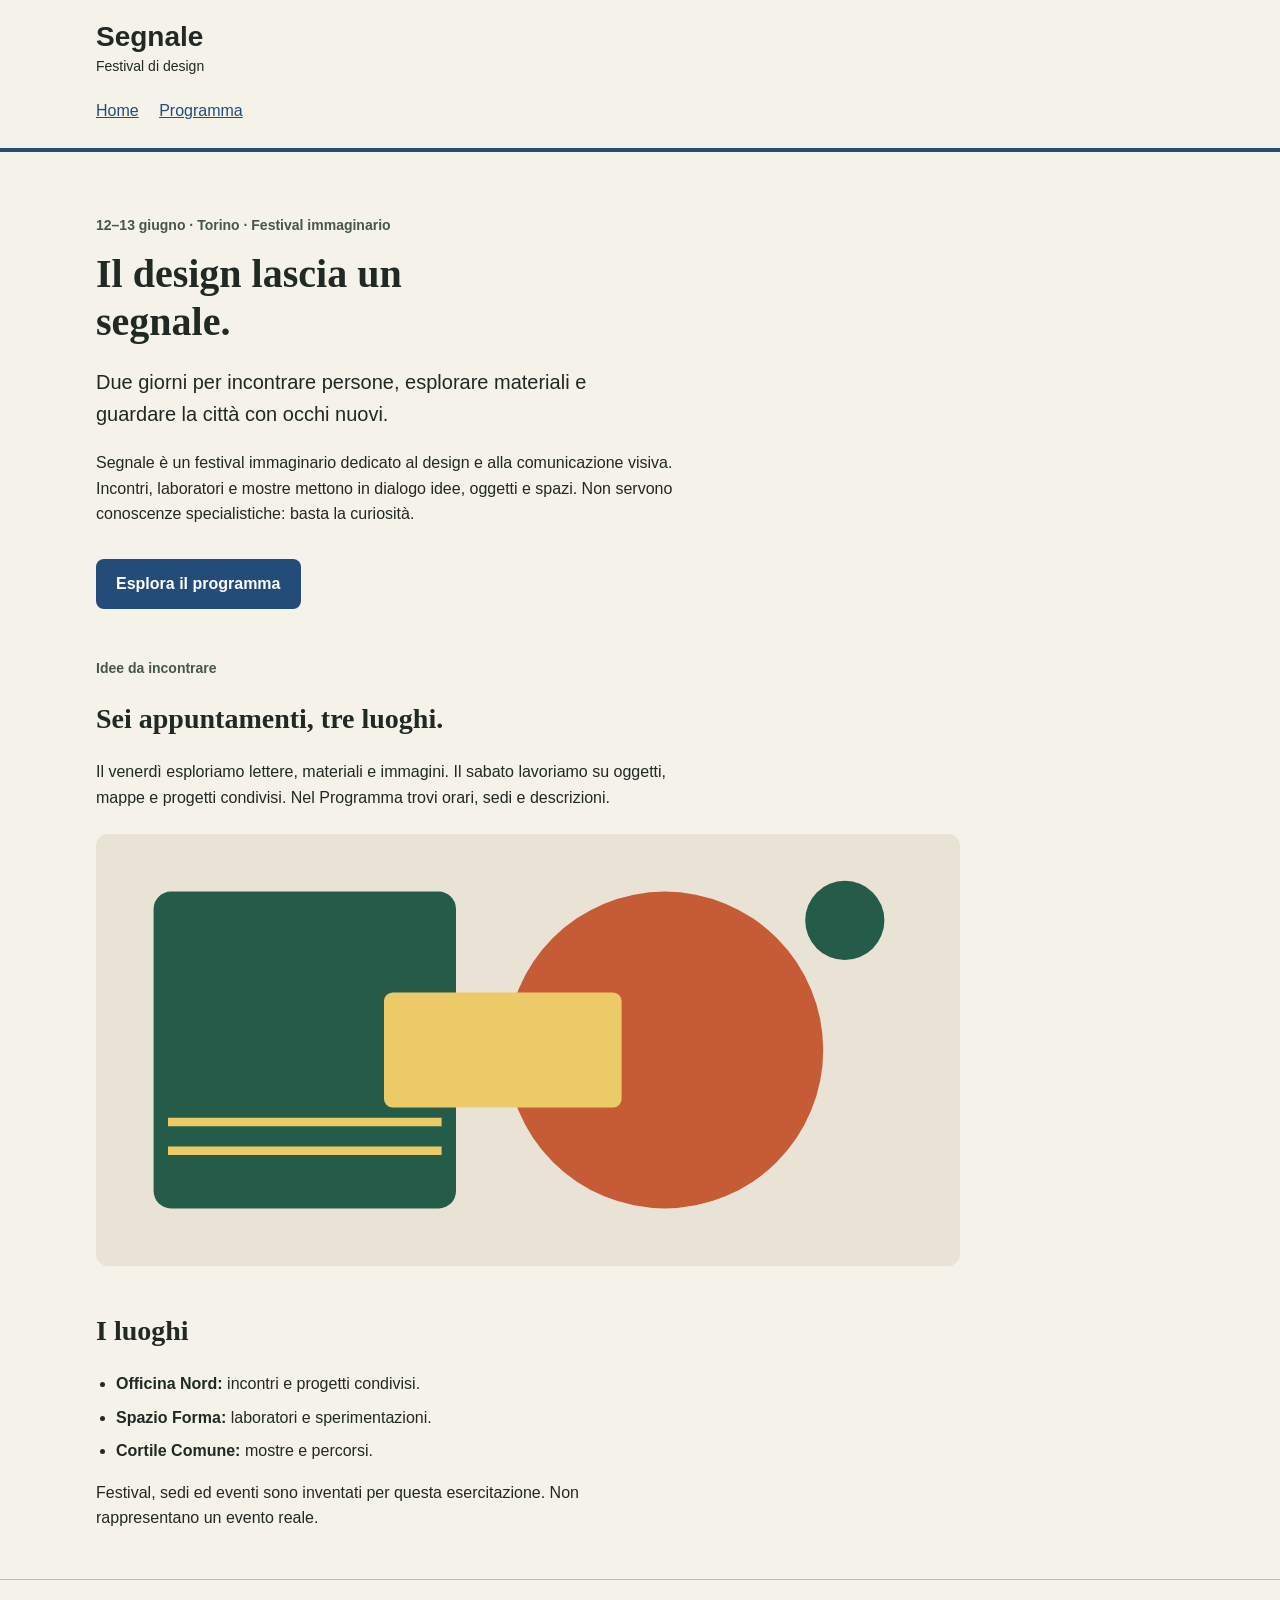
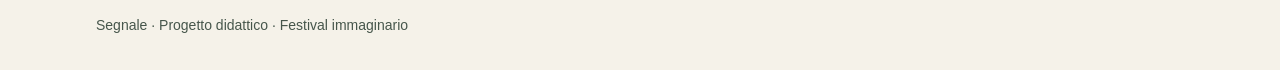
==== index.html @ cf4d6335 "originale" ====
<!doctype html>
<html lang="it">
<head>
  <meta charset="utf-8">
  <meta name="viewport" content="width=device-width, initial-scale=1">
  <title>Segnale — Festival di design</title>
  <link rel="stylesheet" href="style.css">
</head>
<body>
  <a class="skip-link" href="#contenuto">Vai al contenuto</a>
  <header class="site-header">
    <div class="container">
      <a class="brand" href="index.html">Segnale<span>Festival di design</span></a>
      <nav>
        <a href="index.html">Home</a>
        <a href="programma.html">Programma</a>
      </nav>
    </div>
  </header>

  <main id="contenuto" class="container">
    <section class="intro">
      <p class="eyebrow">12–13 giugno · Torino · Festival immaginario</p>
      <h1 id="titolo-home">Il design lascia un segnale.</h1>
      <p class="lead">Due giorni per incontrare persone, esplorare materiali e guardare la città con occhi nuovi.</p>
      <p class="reading-text">Segnale è un festival immaginario dedicato al design e alla comunicazione visiva. Incontri, laboratori e mostre mettono in dialogo idee, oggetti e spazi. Non servono conoscenze specialistiche: basta la curiosità.</p>
      <a class="button-link" href="programma.html">Esplora il programma</a>
    </section>

    <section class="content-section">
      <p class="eyebrow">Idee da incontrare</p>
      <h2 id="titolo-festival">Sei appuntamenti, tre luoghi.</h2>
      <p class="reading-text">Il venerdì esploriamo lettere, materiali e immagini. Il sabato lavoriamo su oggetti, mappe e progetti condivisi. Nel Programma trovi orari, sedi e descrizioni.</p>
      <img class="festival-image" src="assets/festival.svg" alt="Composizione geometrica di cerchi e rettangoli nei colori del festival" width="1200" height="600">
    </section>

    <section class="content-section">
      <h2 id="titolo-luoghi">I luoghi</h2>
      <ul class="venues">
        <li><strong>Officina Nord:</strong> incontri e progetti condivisi.</li>
        <li><strong>Spazio Forma:</strong> laboratori e sperimentazioni.</li>
        <li><strong>Cortile Comune:</strong> mostre e percorsi.</li>
      </ul>
      <p class="reading-text">Festival, sedi ed eventi sono inventati per questa esercitazione. Non rappresentano un evento reale.</p>
    </section>
  </main>

  <footer class="site-footer"><div class="container"><p>Segnale · Progetto didattico · Festival immaginario</p></div></footer>
</body>
</html>
---- style.css ----
/* Segnale: esempio completo della consegna su Home e Programma. */

/* Valori condivisi: le regole interessate li richiamano con var(). */
:root {
  --colore-primario: #234c78;
  --colore-primario-scuro: #163454;
  --colore-sfondo: #f5f2e9;
  --colore-testo: #202923;
  --font-testo: Arial, Helvetica, sans-serif;
  --font-titoli: Georgia, "Times New Roman", serif;
}

* {
  box-sizing: border-box;
}

body {
  margin: 0;
  background: var(--colore-sfondo);
  color: var(--colore-testo);
  font-family: var(--font-testo);
  font-size: 1rem;
  line-height: 1.6;
}

a {
  color: var(--colore-primario);
}

a:hover {
  text-decoration: underline;
}

a:focus {
  outline: 3px solid var(--colore-testo);
}

.container {
  width: 92%;
  max-width: 68rem;
  margin: 0 auto;
}

.site-header {
  padding: 1.25rem 0;
  border-bottom: 4px solid var(--colore-primario);
}

.brand {
  display: inline-block;
  color: var(--colore-testo);
  font-size: 1.75rem;
  font-weight: bold;
  line-height: 1.2;
  text-decoration: none;
}

.brand span {
  display: block;
  margin-top: 0.25rem;
  font-size: 0.875rem;
  font-weight: normal;
}

nav {
  margin-top: 1rem;
}

nav a {
  display: inline-block;
  margin-right: 1rem;
  padding: 0.25rem 0;
}


.intro {
  padding: 3rem 0 1rem;
}

.eyebrow,
.event-meta {
  color: #46564b;
  font-size: 0.875rem;
  font-weight: bold;
}

h1,
h2,
h3 {
  font-family: var(--font-titoli);
  line-height: 1.2;
}

h1 {
  max-width: 18ch;
  margin: 0.75rem 0 1.25rem;
  font-size: 2.5rem;
}

h2 {
  font-size: 1.75rem;
}

h3 {
  margin: 0.5rem 0 0.75rem;
  font-size: 1.375rem;
}

.lead {
  max-width: 48ch;
  font-size: 1.25rem;
}

.reading-text {
  max-width: 65ch;
}

.button-link {
  display: inline-block;
  margin-top: 1rem;
  padding: 0.75rem 1.25rem;
  border-radius: 0.5rem;
  background: var(--colore-primario);
  color: #ffffff;
  font-weight: bold;
  text-decoration: none;
}

.button-link:hover {
  background: var(--colore-primario-scuro);
}

.content-section {
  margin: 2rem 0 3rem;
}

.festival-image {
  display: block;
  width: 100%;
  max-width: 54rem;
  height: auto;
  margin-top: 1.5rem;
  border-radius: 0.75rem;
}

.venues {
  padding-left: 1.25rem;
}

.venues li {
  margin-bottom: 0.5rem;
}

/* Disposizione di base: una colonna. */
.event-grid {
  display: grid;
  grid-template-columns: 1fr;
  gap: 2rem;
}

.event-card {
  overflow: hidden;
  border: 1px solid #b7c0b7;
  border-radius: 0.75rem;
  background: #ffffff;
}

.event-card img {
  display: block;
  width: 100%;
  height: auto;
}

.event-body {
  padding: 1.5rem;
}

.event-place {
  margin-bottom: 0;
  color: #46564b;
  font-size: 0.875rem;
}

.site-footer {
  padding: 1.25rem 0;
  border-top: 1px solid #b7c0b7;
  color: #46564b;
  font-size: 0.875rem;
}

.skip-link {
  position: absolute;
  top: -6rem;
  left: 1rem;
  padding: 0.75rem 1rem;
  background: #ffffff;
  color: var(--colore-testo);
}

.skip-link:focus {
  top: 1rem;
}

/* Da 600 px: due colonne. */
@media (min-width: 600px) {
  .event-grid {
    grid-template-columns: repeat(2, 1fr);
  }
}

/* Da 1024 px: tre colonne. Questa regola segue quella da 600 px. */
@media (min-width: 1024px) {
  .event-grid {
    grid-template-columns: repeat(3, 1fr);
  }
}
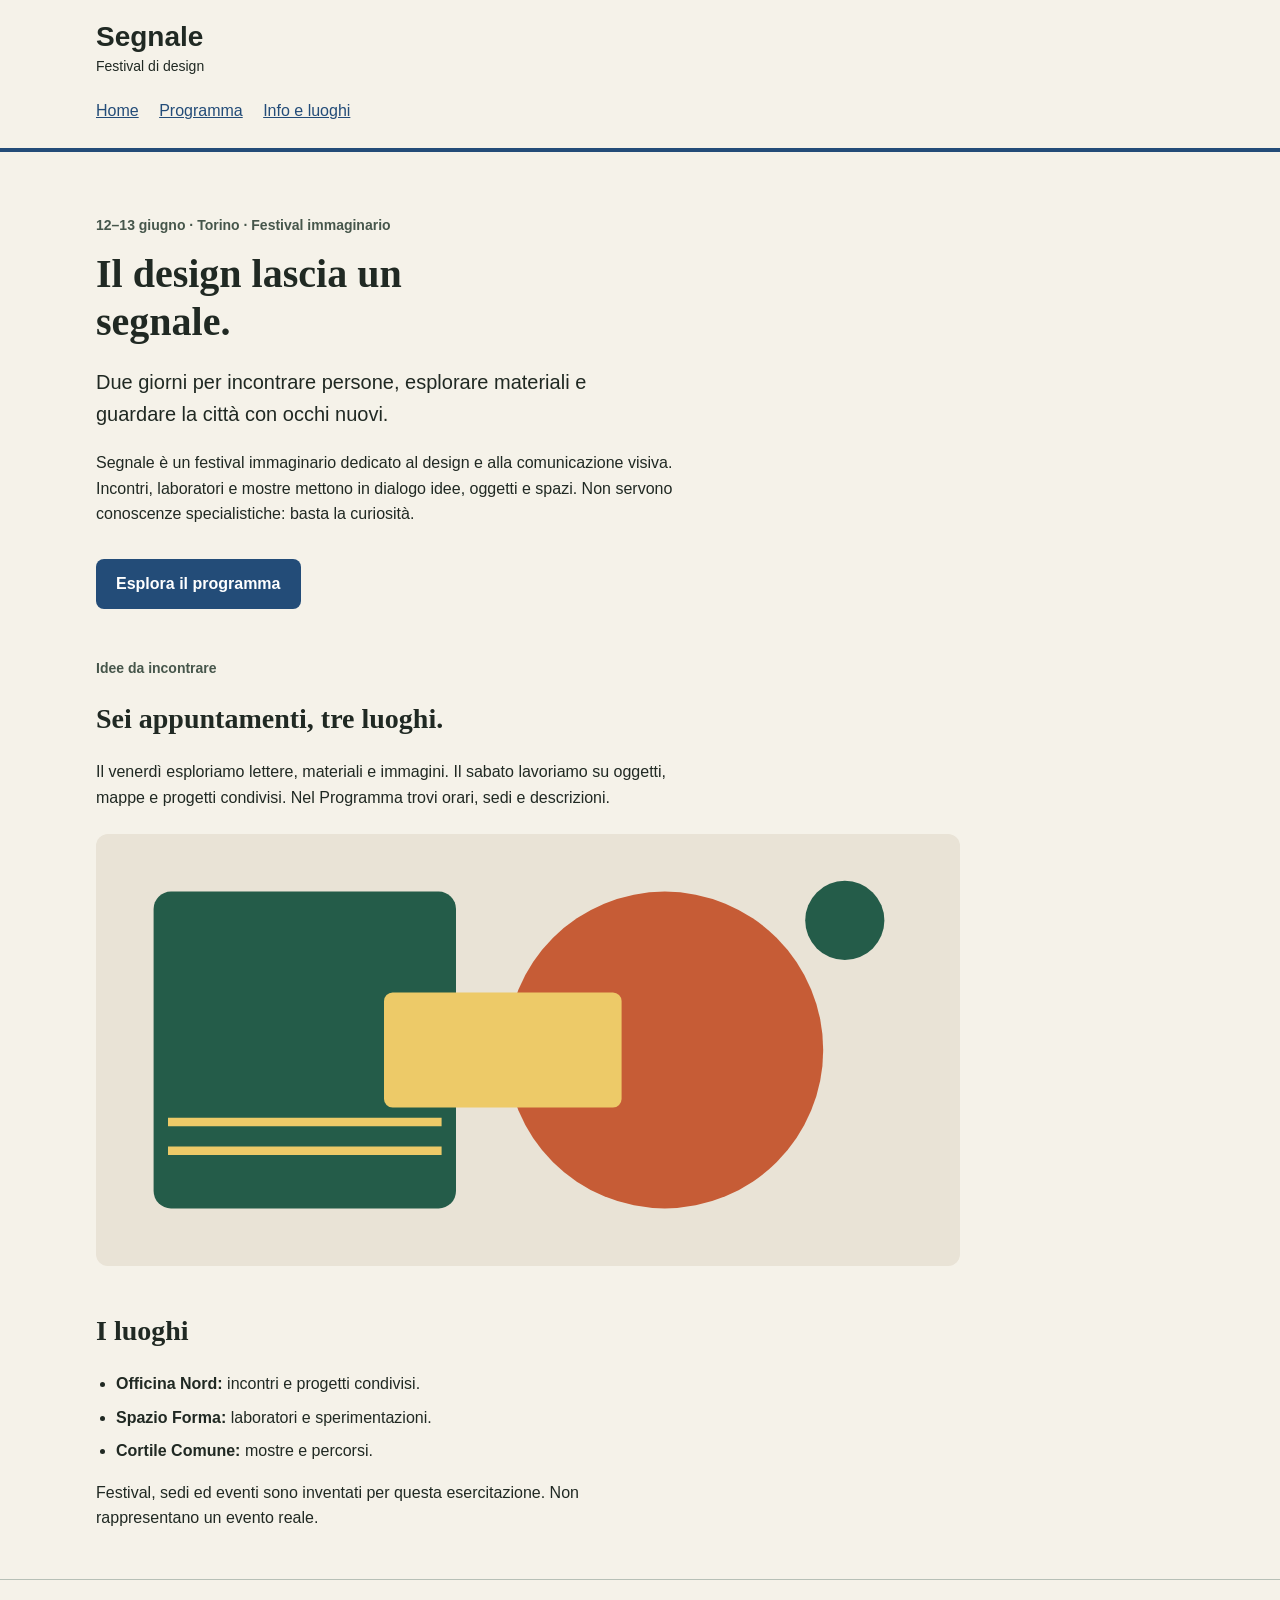
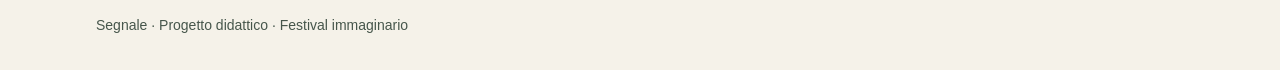
==== commit 354779fa: "aggiornato" ====
--- a/index.html
+++ b/index.html
@@ -11,10 +11,11 @@
   <header class="site-header">
     <div class="container">
       <a class="brand" href="index.html">Segnale<span>Festival di design</span></a>
-      <nav>
-        <a href="index.html">Home</a>
-        <a href="programma.html">Programma</a>
-      </nav>
+      <nav aria-label="Navigazione principale">
+  <a href="index.html" aria-current="page">Home</a>
+  <a href="programma.html">Programma</a>
+  <a href="info.html">Info e luoghi</a>
+</nav>
     </div>
   </header>
 
--- a/style.css
+++ b/style.css
@@ -214,3 +214,38 @@
     grid-template-columns: repeat(3, 1fr);
   }
 }
+
+/* Stile per le figure della galleria */
+figure {
+  margin: 0;
+}
+
+figure img {
+  display: block;
+  width: 100%;
+  height: auto;
+  border-radius: 0.75rem;
+}
+
+figcaption {
+  margin-top: 0.75rem;
+  font-size: 0.875rem;
+  color: var(--colore-testo);
+}
+/* Stile per la mappa */
+.map-container {
+  margin-bottom: 0.75rem;
+}
+
+.map-container iframe {
+  display: block;
+  width: 100%;
+  height: 450px;
+  border: 1px solid #b7c0b7;
+  border-radius: 0.75rem;
+}
+
+.map-link {
+  font-size: 0.875rem;
+  margin-bottom: 2rem;
+}
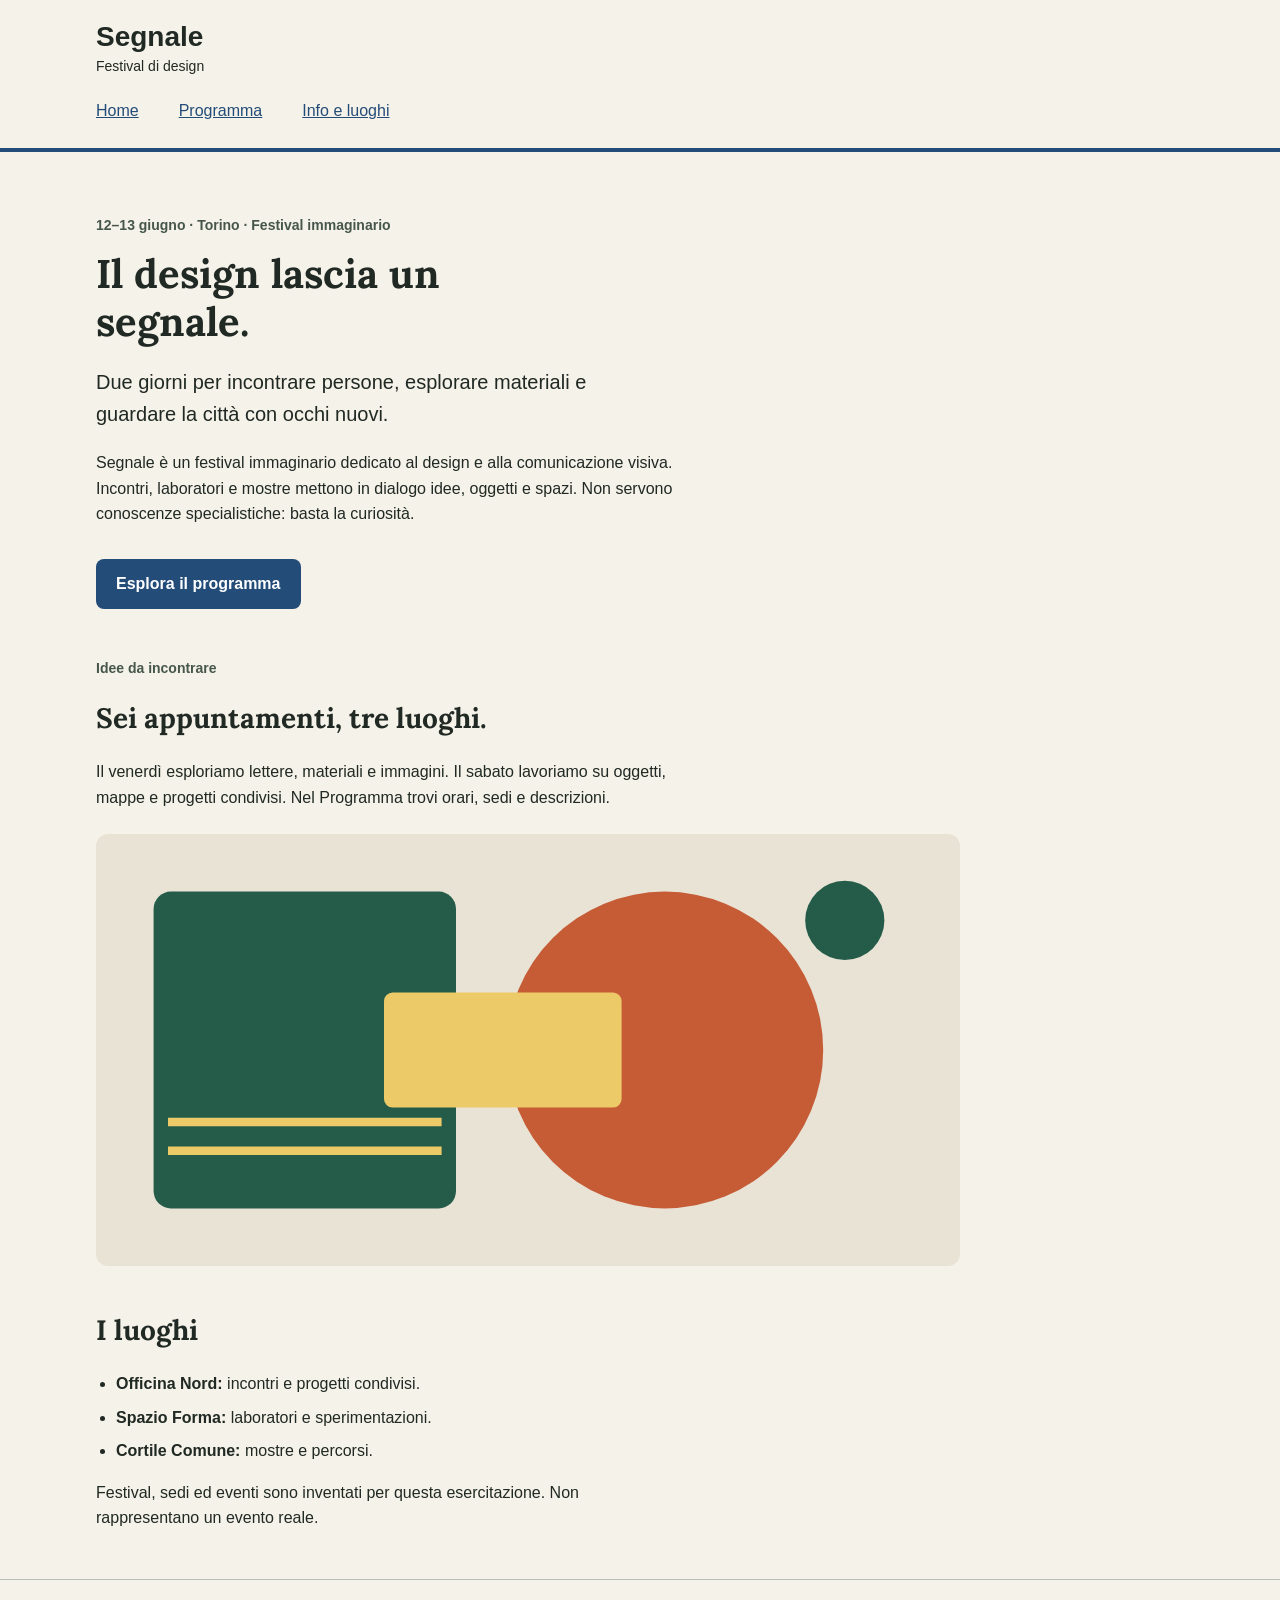
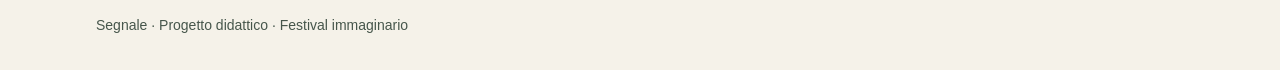
==== commit 7982660a: "consegna 4" ====
--- a/index.html
+++ b/index.html
@@ -4,6 +4,7 @@
   <meta charset="utf-8">
   <meta name="viewport" content="width=device-width, initial-scale=1">
   <title>Segnale — Festival di design</title>
+  <link href="https://fonts.googleapis.com/css2?family=Lora:ital,wght@0,400..700;1,400..700&display=swap" rel="stylesheet">
   <link rel="stylesheet" href="style.css">
 </head>
 <body>
--- a/style.css
+++ b/style.css
@@ -7,7 +7,7 @@
   --colore-sfondo: #f5f2e9;
   --colore-testo: #202923;
   --font-testo: Arial, Helvetica, sans-serif;
-  --font-titoli: Georgia, "Times New Roman", serif;
+  --font-titoli: "Lora", Georgia, "Times New Roman", serif;
 }
 
 * {
@@ -44,6 +44,10 @@
 .site-header {
   padding: 1.25rem 0;
   border-bottom: 4px solid var(--colore-primario);
+  position: sticky;
+  top: 0;
+  z-index: 100;
+  background-color: var(--colore-sfondo);
 }
 
 .brand {
@@ -248,4 +252,19 @@
 .map-link {
   font-size: 0.875rem;
   margin-bottom: 2rem;
+}
+
+/* Navigazione base a colonna (sotto i 600px) */
+.site-header nav {
+  display: flex;
+  flex-direction: column;
+  gap: 0.5rem;
+}
+
+/* Navigazione a riga (dai 600px in su) */
+@media (min-width: 600px) {
+  .site-header nav {
+    flex-direction: row;
+    gap: 1.5rem;
+  }
 }
